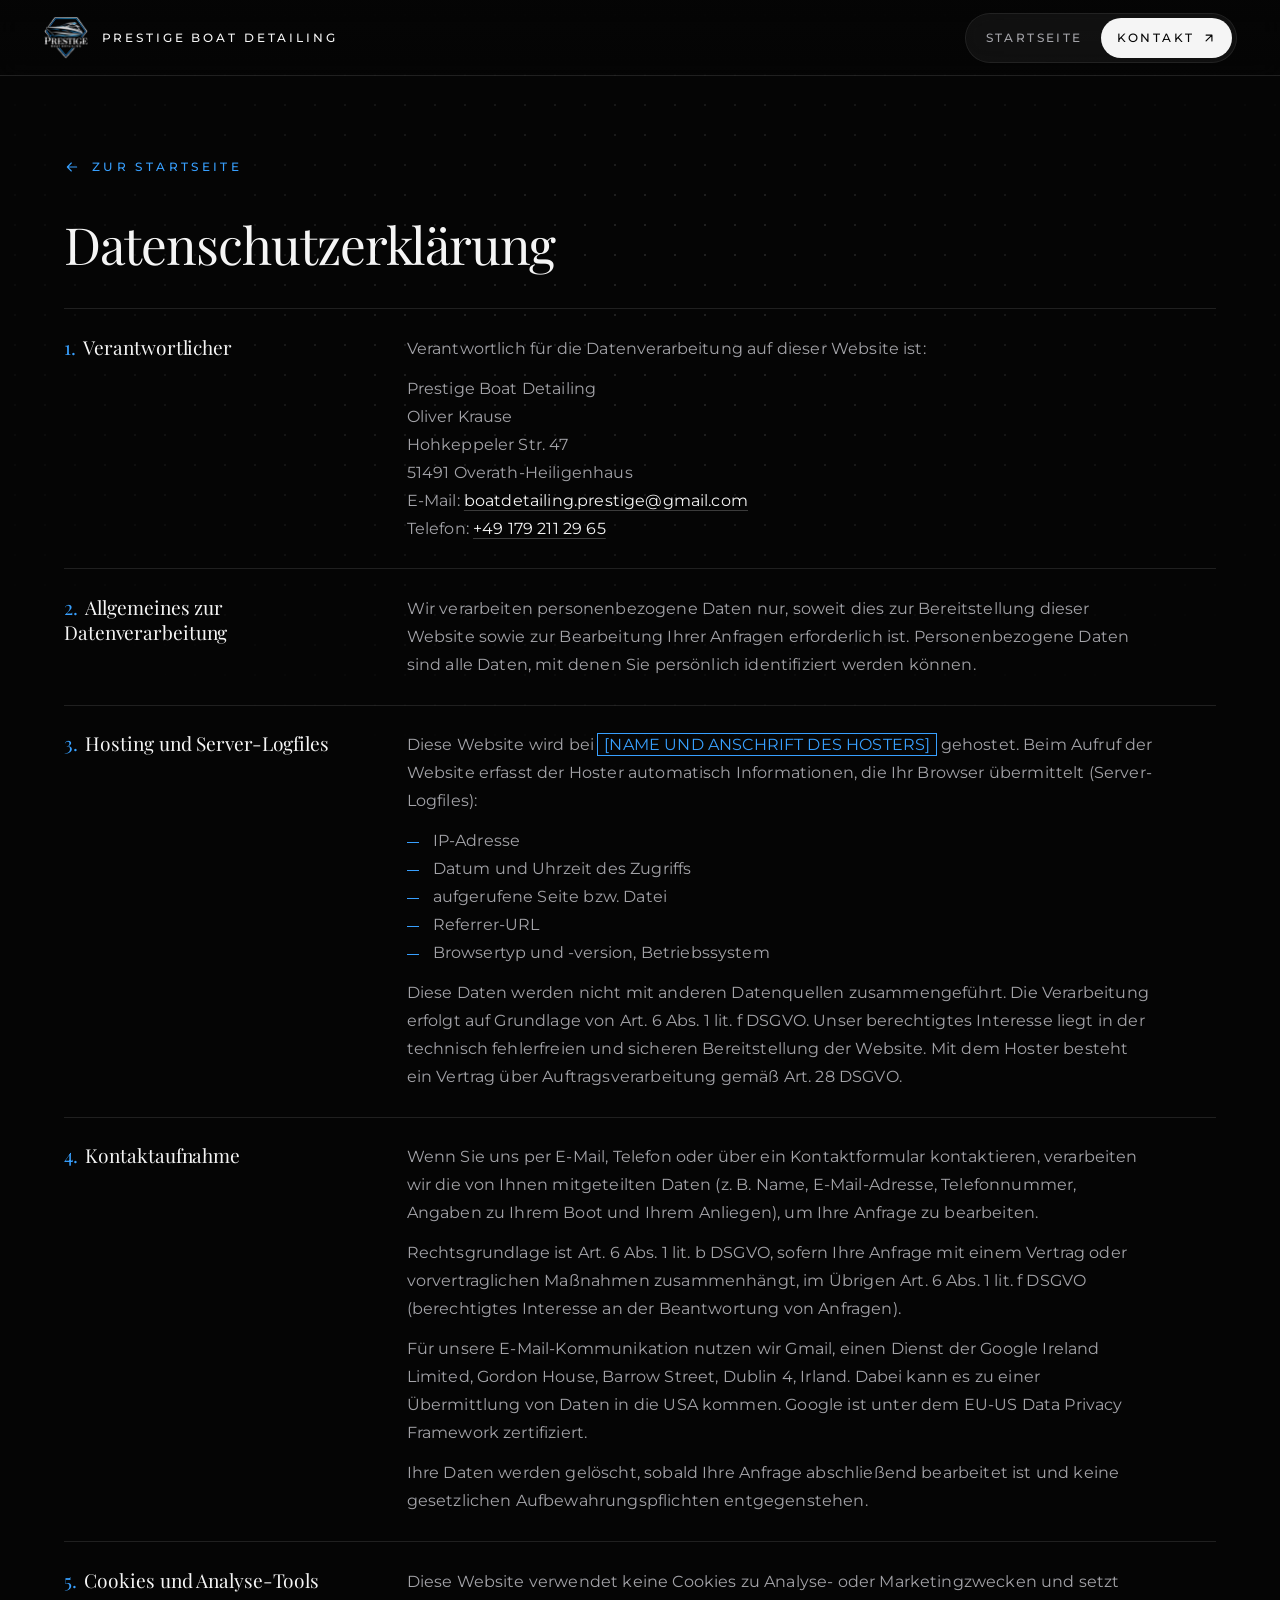
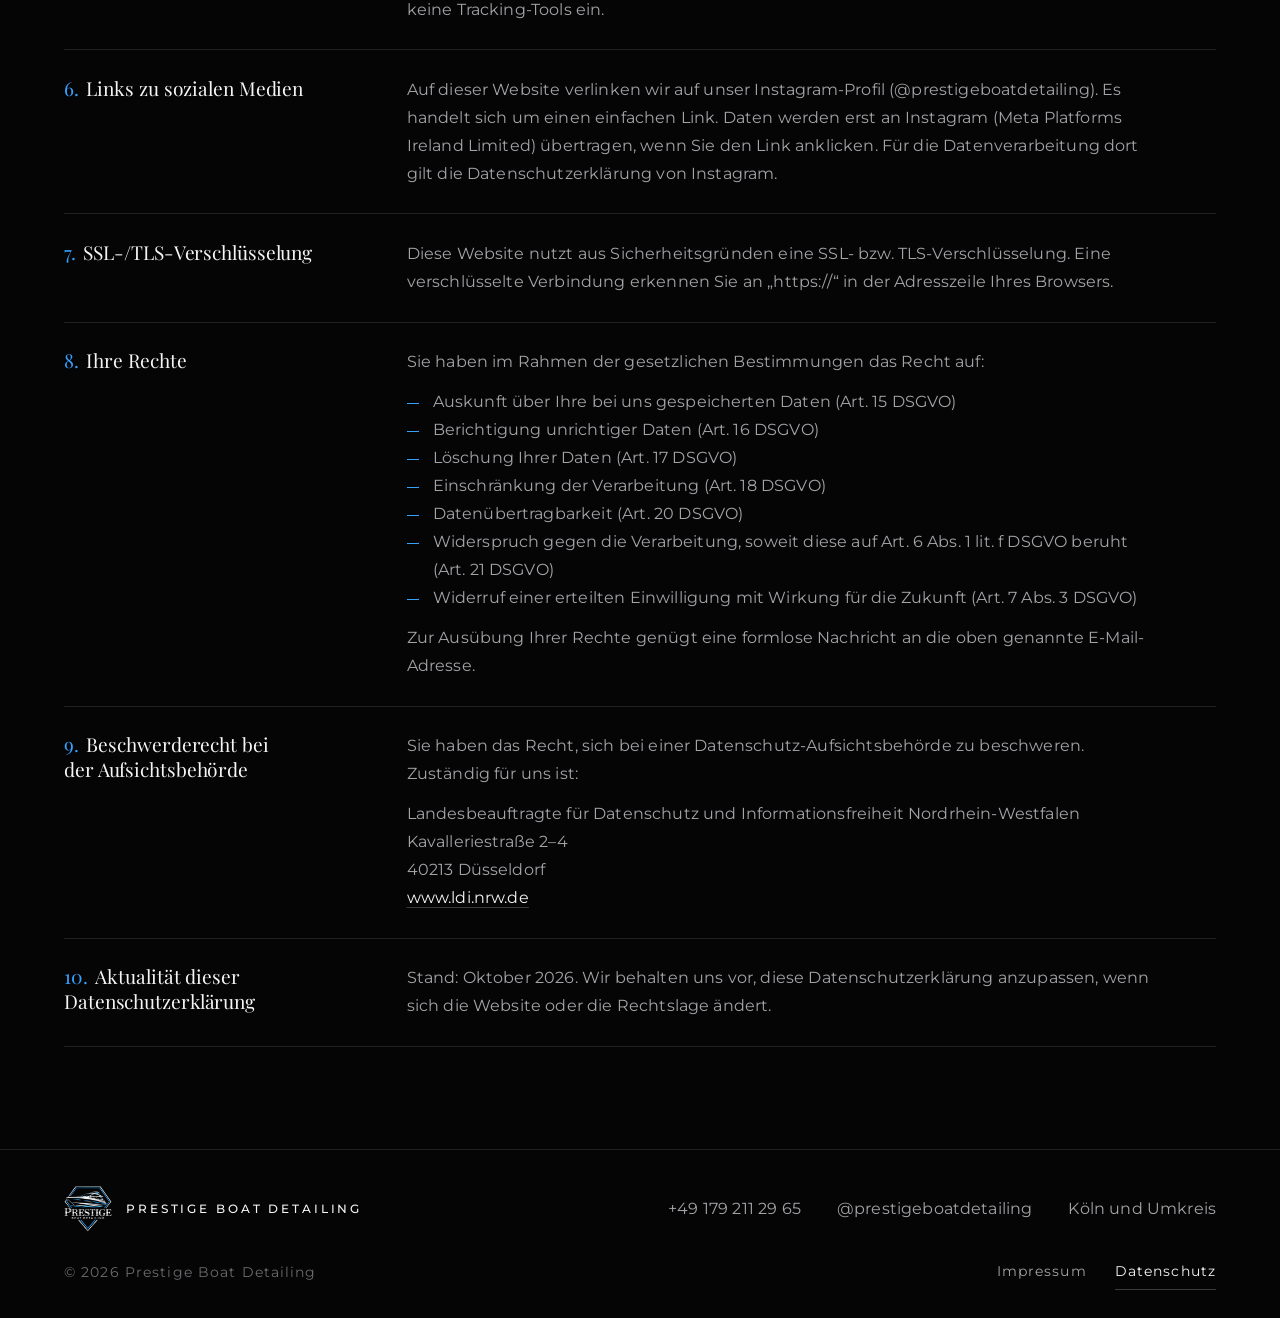
==== datenschutz.html @ ebf5ad95 "Website Prestige Boat Detailing Startseite (DE/EN/NL), Impressum, Datenschutzerklärung und die benöt" ====
<!DOCTYPE html>
<html lang="de">
<head>
  <meta charset="UTF-8">
  <meta name="viewport" content="width=device-width, initial-scale=1, viewport-fit=cover">
  <title>Datenschutzerklärung – Prestige Boat Detailing</title>
  <meta name="description" content="Datenschutzerklärung von Prestige Boat Detailing.">
  <meta name="theme-color" content="#050505">
  <link rel="icon" type="image/png" href="brand_assets/prestige_logo_new_small.png">
  <link rel="preconnect" href="https://fonts.googleapis.com">
  <link rel="preconnect" href="https://fonts.gstatic.com" crossorigin>
  <link href="https://fonts.googleapis.com/css2?family=Montserrat:wght@300;400;500;600&family=Playfair+Display:wght@400;500;600;700;800&display=swap" rel="stylesheet">
  <link rel="stylesheet" href="legal.css">
</head>
<body>
<a class="skip" href="#main">Zum Inhalt springen</a>

<header class="nav">
  <div class="wrap nav-in">
    <a href="index.html" class="brand" aria-label="Prestige Boat Detailing – zur Startseite">
      <img src="brand_assets/prestige_logo_new_small.png" alt="">
      <span class="brand-tx">Prestige<span class="bt"> Boat Detailing</span></span>
    </a>
    <nav class="nav-links" aria-label="Hauptnavigation">
      <a href="index.html">Startseite</a>
      <a class="nav-cta" href="index.html#kontakt">Kontakt <svg class="ic" viewBox="0 0 24 24" aria-hidden="true"><path d="M7 7h10v10M7 17 17 7"/></svg></a>
    </nav>
  </div>
</header>

<main id="main" class="lg-page">
  <div class="wrap">
    <a class="lg-back" href="index.html"><svg class="ic" viewBox="0 0 24 24" aria-hidden="true"><path d="M5 12h14M13 6l6 6-6 6"/></svg>Zur Startseite</a>
    <h1 class="lg-title" id="lgT">Datenschutzerklärung</h1>
      <div class="lg-sec"><h2><span class="n">1.</span>Verantwortlicher</h2>
        <div class="lg-tx">
          <p>Verantwortlich für die Datenverarbeitung auf dieser Website ist:</p>
          <address>Prestige Boat Detailing<br>Oliver Krause<br>Hohkeppeler Str. 47<br>51491 Overath-Heiligenhaus<br>E-Mail: <a href="mailto:boatdetailing.prestige@gmail.com">boatdetailing.prestige@gmail.com</a><br>Telefon: <a href="tel:+491792112965">+49 179 211 29 65</a></address>
        </div></div>
      <div class="lg-sec"><h2><span class="n">2.</span>Allgemeines zur Datenverarbeitung</h2>
        <div class="lg-tx"><p>Wir verarbeiten personenbezogene Daten nur, soweit dies zur Bereitstellung dieser Website sowie zur Bearbeitung Ihrer Anfragen erforderlich ist. Personenbezogene Daten sind alle Daten, mit denen Sie persönlich identifiziert werden können.</p></div></div>
      <div class="lg-sec"><h2><span class="n">3.</span>Hosting und Server-Logfiles</h2>
        <div class="lg-tx">
          <!-- TODO vor Veröffentlichung: Name und Anschrift des Hosters eintragen -->
          <p>Diese Website wird bei <mark class="lg-todo">[NAME UND ANSCHRIFT DES HOSTERS]</mark> gehostet. Beim Aufruf der Website erfasst der Hoster automatisch Informationen, die Ihr Browser übermittelt (Server-Logfiles):</p>
          <ul>
            <li>IP-Adresse</li>
            <li>Datum und Uhrzeit des Zugriffs</li>
            <li>aufgerufene Seite bzw. Datei</li>
            <li>Referrer-URL</li>
            <li>Browsertyp und -version, Betriebssystem</li>
          </ul>
          <p>Diese Daten werden nicht mit anderen Datenquellen zusammengeführt. Die Verarbeitung erfolgt auf Grundlage von Art. 6 Abs. 1 lit. f DSGVO. Unser berechtigtes Interesse liegt in der technisch fehlerfreien und sicheren Bereitstellung der Website. Mit dem Hoster besteht ein Vertrag über Auftragsverarbeitung gemäß Art. 28 DSGVO.</p>
        </div></div>
      <div class="lg-sec"><h2><span class="n">4.</span>Kontaktaufnahme</h2>
        <div class="lg-tx">
          <p>Wenn Sie uns per E-Mail, Telefon oder über ein Kontaktformular kontaktieren, verarbeiten wir die von Ihnen mitgeteilten Daten (z. B. Name, E-Mail-Adresse, Telefonnummer, Angaben zu Ihrem Boot und Ihrem Anliegen), um Ihre Anfrage zu bearbeiten.</p>
          <p>Rechtsgrundlage ist Art. 6 Abs. 1 lit. b DSGVO, sofern Ihre Anfrage mit einem Vertrag oder vorvertraglichen Maßnahmen zusammenhängt, im Übrigen Art. 6 Abs. 1 lit. f DSGVO (berechtigtes Interesse an der Beantwortung von Anfragen).</p>
          <p>Für unsere E-Mail-Kommunikation nutzen wir Gmail, einen Dienst der Google Ireland Limited, Gordon House, Barrow Street, Dublin 4, Irland. Dabei kann es zu einer Übermittlung von Daten in die USA kommen. Google ist unter dem EU-US Data Privacy Framework zertifiziert.</p>
          <p>Ihre Daten werden gelöscht, sobald Ihre Anfrage abschließend bearbeitet ist und keine gesetzlichen Aufbewahrungspflichten entgegenstehen.</p>
        </div></div>
      <div class="lg-sec"><h2><span class="n">5.</span>Cookies und Analyse-Tools</h2>
        <div class="lg-tx"><p>Diese Website verwendet keine Cookies zu Analyse- oder Marketingzwecken und setzt keine Tracking-Tools ein.</p></div></div>
      <div class="lg-sec"><h2><span class="n">6.</span>Links zu sozialen Medien</h2>
        <div class="lg-tx"><p>Auf dieser Website verlinken wir auf unser Instagram-Profil (@prestigeboatdetailing). Es handelt sich um einen einfachen Link. Daten werden erst an Instagram (Meta Platforms Ireland Limited) übertragen, wenn Sie den Link anklicken. Für die Datenverarbeitung dort gilt die Datenschutzerklärung von Instagram.</p></div></div>
      <div class="lg-sec"><h2><span class="n">7.</span>SSL-/TLS-Verschlüsselung</h2>
        <div class="lg-tx"><p>Diese Website nutzt aus Sicherheitsgründen eine SSL- bzw. TLS-Verschlüsselung. Eine verschlüsselte Verbindung erkennen Sie an „https://“ in der Adresszeile Ihres Browsers.</p></div></div>
      <div class="lg-sec"><h2><span class="n">8.</span>Ihre Rechte</h2>
        <div class="lg-tx">
          <p>Sie haben im Rahmen der gesetzlichen Bestimmungen das Recht auf:</p>
          <ul>
            <li>Auskunft über Ihre bei uns gespeicherten Daten (Art. 15 DSGVO)</li>
            <li>Berichtigung unrichtiger Daten (Art. 16 DSGVO)</li>
            <li>Löschung Ihrer Daten (Art. 17 DSGVO)</li>
            <li>Einschränkung der Verarbeitung (Art. 18 DSGVO)</li>
            <li>Datenübertragbarkeit (Art. 20 DSGVO)</li>
            <li>Widerspruch gegen die Verarbeitung, soweit diese auf Art. 6 Abs. 1 lit. f DSGVO beruht (Art. 21 DSGVO)</li>
            <li>Widerruf einer erteilten Einwilligung mit Wirkung für die Zukunft (Art. 7 Abs. 3 DSGVO)</li>
          </ul>
          <p>Zur Ausübung Ihrer Rechte genügt eine formlose Nachricht an die oben genannte E-Mail-Adresse.</p>
        </div></div>
      <div class="lg-sec"><h2><span class="n">9.</span>Beschwerderecht bei der Aufsichtsbehörde</h2>
        <div class="lg-tx">
          <p>Sie haben das Recht, sich bei einer Datenschutz-Aufsichtsbehörde zu beschweren. Zuständig für uns ist:</p>
          <address>Landesbeauftragte für Datenschutz und Informationsfreiheit Nordrhein-Westfalen<br>Kavalleriestraße 2–4<br>40213 Düsseldorf<br><a href="https://www.ldi.nrw.de" target="_blank" rel="noopener noreferrer">www.ldi.nrw.de</a></address>
        </div></div>
      <div class="lg-sec"><h2><span class="n">10.</span>Aktualität dieser Datenschutzerklärung</h2>
        <div class="lg-tx"><p>Stand: Oktober 2026. Wir behalten uns vor, diese Datenschutzerklärung anzupassen, wenn sich die Website oder die Rechtslage ändert.</p></div></div>
    
  </div>
</main>

<footer class="footer">
  <div class="wrap">
    <div class="foot">
      <a class="foot-logo" href="index.html">
        <img src="brand_assets/prestige_logo_new_small.png" alt="">
        <span class="label">Prestige Boat Detailing</span>
      </a>
      <div class="foot-links">
        <a href="tel:+491792112965">+49 179 211 29 65</a>
        <a href="https://www.instagram.com/prestigeboatdetailing" target="_blank" rel="noopener noreferrer">@prestigeboatdetailing</a>
        <span>Köln und Umkreis</span>
      </div>
    </div>
    <div class="foot-bottom">
      <p>© <span id="year">2026</span> Prestige Boat Detailing</p>
      <nav class="foot-legal" aria-label="Rechtliches">
        <a href="impressum.html">Impressum</a>
        <a href="datenschutz.html" aria-current="page">Datenschutz</a>
      </nav>
    </div>
  </div>
</footer>
<script>document.getElementById('year').textContent=new Date().getFullYear()</script>
</body>
</html>
---- legal.css ----
/* Gemeinsame Gestaltung der Rechtsseiten (Impressum, Datenschutz).
   Farben, Schriften und Fußzeile entsprechen der Startseite (index.html). */
:root{
  --bg:#050505; --bg-2:#0E0E0F;
  --text:#F5F5F5; --text-2:#A3A3A8; --chrome:#D0D0D3;
  --blue:#0A88F5; --blue-hi:#38A0FF;
  --hair:rgba(255,255,255,.22); --hair-soft:rgba(255,255,255,.11);
  --nav1:rgba(5,5,5,.9); --nav2:rgba(5,5,5,.55);
  --glass:rgba(255,255,255,.05); --glass-hover:rgba(255,255,255,.09); --ring:rgba(255,255,255,.12);
  --muted:#6B6B70; --dots:rgba(255,255,255,.11);
  --page-bg:#050505;
  color-scheme:dark;
  --f-serif:'Playfair Display','Didot','Bodoni MT',Georgia,serif;
  --f-sans:'Montserrat',system-ui,-apple-system,'Segoe UI',sans-serif;
  --fs-h2:clamp(30px,4vw,56px); --fs-h4:clamp(18px,1.5vw,21px); --fs-body:16px; --fs-small:14px; --fs-label:12px;
  --wrap:1320px; --gut:clamp(20px,5vw,72px); --nav:76px;
}
*,*::before,*::after{box-sizing:border-box}
html{background:var(--bg);-webkit-text-size-adjust:100%}
body{margin:0;background:transparent;color:var(--text-2);font:400 16px/1.65 var(--f-sans);letter-spacing:.01em;-webkit-font-smoothing:antialiased;overflow-x:clip}
body::before{content:"";position:fixed;inset:0;z-index:-1;pointer-events:none;background:var(--page-bg)}
body::after{content:"";position:fixed;inset:0;z-index:-1;pointer-events:none;background-image:radial-gradient(var(--dots) 1px,transparent 1.2px);background-size:30px 30px;-webkit-mask-image:radial-gradient(85% 70% at 50% 35%,#000 15%,transparent 75%);mask-image:radial-gradient(85% 70% at 50% 35%,#000 15%,transparent 75%)}
img{display:block;max-width:100%}
a{color:inherit;text-decoration:none}
::selection{background:var(--blue);color:var(--bg)}
:focus-visible{outline:1px solid var(--blue-hi);outline-offset:4px}
.wrap{width:100%;max-width:var(--wrap);margin-inline:auto;padding-inline:var(--gut)}
.skip{position:fixed;left:16px;top:16px;z-index:200;padding:12px 18px;background:var(--text);color:var(--bg);font-size:var(--fs-small);transform:translateY(-200%)}
.skip:focus{transform:none}
.ic{width:22px;height:22px;fill:none;stroke:currentColor;stroke-width:1.4;stroke-linecap:round;stroke-linejoin:round;flex:none}

/* Kopfleiste */
.nav{position:fixed;inset:0 0 auto 0;z-index:70;height:var(--nav);background:linear-gradient(180deg,var(--nav1),var(--nav2));-webkit-backdrop-filter:blur(12px);backdrop-filter:blur(12px)}
.nav::after{content:"";position:absolute;left:0;right:0;bottom:0;height:1px;background:var(--hair-soft)}
.nav .wrap.nav-in{max-width:none;padding-inline:clamp(20px,3.4vw,56px)}
.nav-in{height:100%;display:flex;align-items:center;justify-content:space-between;gap:24px}
.brand{display:flex;align-items:center;gap:14px;color:var(--text)}
.brand img{width:44px;height:auto}
.brand-tx{font:500 var(--fs-label)/1.4 var(--f-sans);letter-spacing:.24em;text-transform:uppercase;color:var(--text);white-space:nowrap}
.nav-links{display:flex;align-items:center;gap:2px;padding:4px;border-radius:999px;background:var(--glass);box-shadow:0 0 0 1px var(--ring);-webkit-backdrop-filter:blur(14px);backdrop-filter:blur(14px)}
.nav-links a{display:inline-flex;align-items:center;gap:8px;font:500 var(--fs-label)/1 var(--f-sans);letter-spacing:.2em;text-transform:uppercase;color:var(--text-2);padding:13px 16px;border-radius:999px;transition:color .2s,background .2s}
.nav-links a:hover,.nav-links a:focus-visible{color:var(--text);background:var(--glass-hover)}
.nav-links a:active{color:var(--blue-hi)}
.nav-links a.nav-cta{background:var(--text);color:var(--bg)}
.nav-links a.nav-cta:hover,.nav-links a.nav-cta:focus-visible{background:#fff;color:var(--bg)}
.nav-cta .ic{width:14px;height:14px;stroke-width:2}
@media (max-width:560px){.nav-links a{padding:12px 12px;letter-spacing:.14em}}
@media (max-width:560px){.brand img{display:none}.brand-tx{letter-spacing:.14em}}
@media (max-width:700px){.nav-links a:not(.nav-cta){display:none}}
@media (max-width:380px){.brand-tx .bt{display:none}}

/* Inhalt */
.lg-page{padding:calc(var(--nav) + clamp(36px,6vw,84px)) 0 clamp(56px,8vw,112px)}
.lg-back{display:inline-flex;align-items:center;gap:12px;margin:0 0 clamp(20px,3vw,36px);padding:6px 0;font:500 var(--fs-label)/1.4 var(--f-sans);letter-spacing:.28em;text-transform:uppercase;color:var(--blue-hi);transition:color .2s}
.lg-back .ic{width:16px;height:16px;stroke-width:1.6;transform:scaleX(-1)}
.lg-back:hover,.lg-back:focus-visible{color:var(--text)}
.lg-back:active{color:var(--blue)}
.lg-title{margin:0 0 clamp(22px,3vw,40px);min-width:0;font:400 var(--fs-h2)/1.02 var(--f-serif);letter-spacing:-.02em;color:var(--text);overflow-wrap:break-word;text-wrap:balance}
.lg-sec{display:grid;grid-template-columns:minmax(0,.36fr) minmax(0,1fr);gap:8px clamp(20px,4vw,64px);padding:clamp(18px,2vw,26px) 0;border-top:1px solid var(--hair-soft)}
.lg-sec:last-child{border-bottom:1px solid var(--hair-soft)}
.lg-sec h2{margin:0;font:400 var(--fs-h4)/1.3 var(--f-serif);letter-spacing:-.005em;color:var(--text);text-wrap:balance}
.lg-sec h2 .n{margin-right:.4em;color:var(--blue-hi)}
.lg-tx{max-width:68ch;font-size:var(--fs-body);line-height:1.75}
.lg-tx p,.lg-tx address,.lg-tx ul{margin:0 0 12px;font-style:normal}
.lg-tx>:last-child{margin-bottom:0}
.lg-tx a{color:var(--text);text-decoration:underline;text-decoration-color:var(--hair);text-underline-offset:4px;transition:text-decoration-color .2s,color .2s}
.lg-tx a:hover,.lg-tx a:focus-visible{text-decoration-color:var(--blue-hi)}
.lg-tx a:active{color:var(--blue-hi)}
.lg-tx ul{list-style:none;padding:0}
.lg-tx li{position:relative;padding-left:26px}
.lg-tx li::before{content:"";position:absolute;left:0;top:.9em;width:12px;height:1px;background:var(--blue-hi)}
.lg-todo{padding:1px 6px;background:none;color:var(--blue-hi);box-shadow:0 0 0 1px var(--blue-hi)}
@media (max-width:760px){.lg-sec{grid-template-columns:1fr}}

/* Fußzeile (wie Startseite) */
.footer{padding:36px 0 28px;border-top:1px solid var(--hair-soft)}
.foot{display:flex;flex-wrap:wrap;gap:20px 48px;justify-content:space-between;align-items:center}
.foot-logo{display:flex;align-items:center;gap:14px;color:var(--text)}
.foot-logo img{width:48px}
.foot-logo .label{font:500 var(--fs-label)/1.4 var(--f-sans);letter-spacing:.24em;text-transform:uppercase;color:var(--text)}
.foot-links{display:flex;flex-wrap:wrap;align-items:center;gap:12px 36px;font-size:var(--fs-body);line-height:24px}
.foot-links>*{display:inline-flex;align-items:center;height:24px;line-height:24px}
.foot-links a{transition:color .2s}
.foot-links a:hover,.foot-links a:focus-visible{color:var(--text)}
@media (min-width:900px){.foot{flex-wrap:nowrap}}
@media (min-width:560px){.foot-links{flex-wrap:nowrap;white-space:nowrap;gap:12px clamp(18px,3vw,36px)}}
@media (max-width:559px){.foot-links{flex-direction:column;align-items:flex-start;gap:6px}}
.foot-bottom{display:flex;flex-wrap:wrap;align-items:center;justify-content:space-between;gap:8px 32px;margin-top:22px;font-size:var(--fs-small);letter-spacing:.08em;color:var(--muted)}
.foot-bottom p{margin:0}
.foot-legal{display:flex;flex-wrap:wrap;gap:4px 28px}
.foot-legal a{padding:6px 0;color:var(--text-2);border-bottom:1px solid transparent;transition:color .2s,border-color .2s}
.foot-legal a:hover,.foot-legal a:focus-visible,.foot-legal a[aria-current="page"]{color:var(--text);border-color:var(--hair)}
.foot-legal a:active{color:var(--blue-hi)}
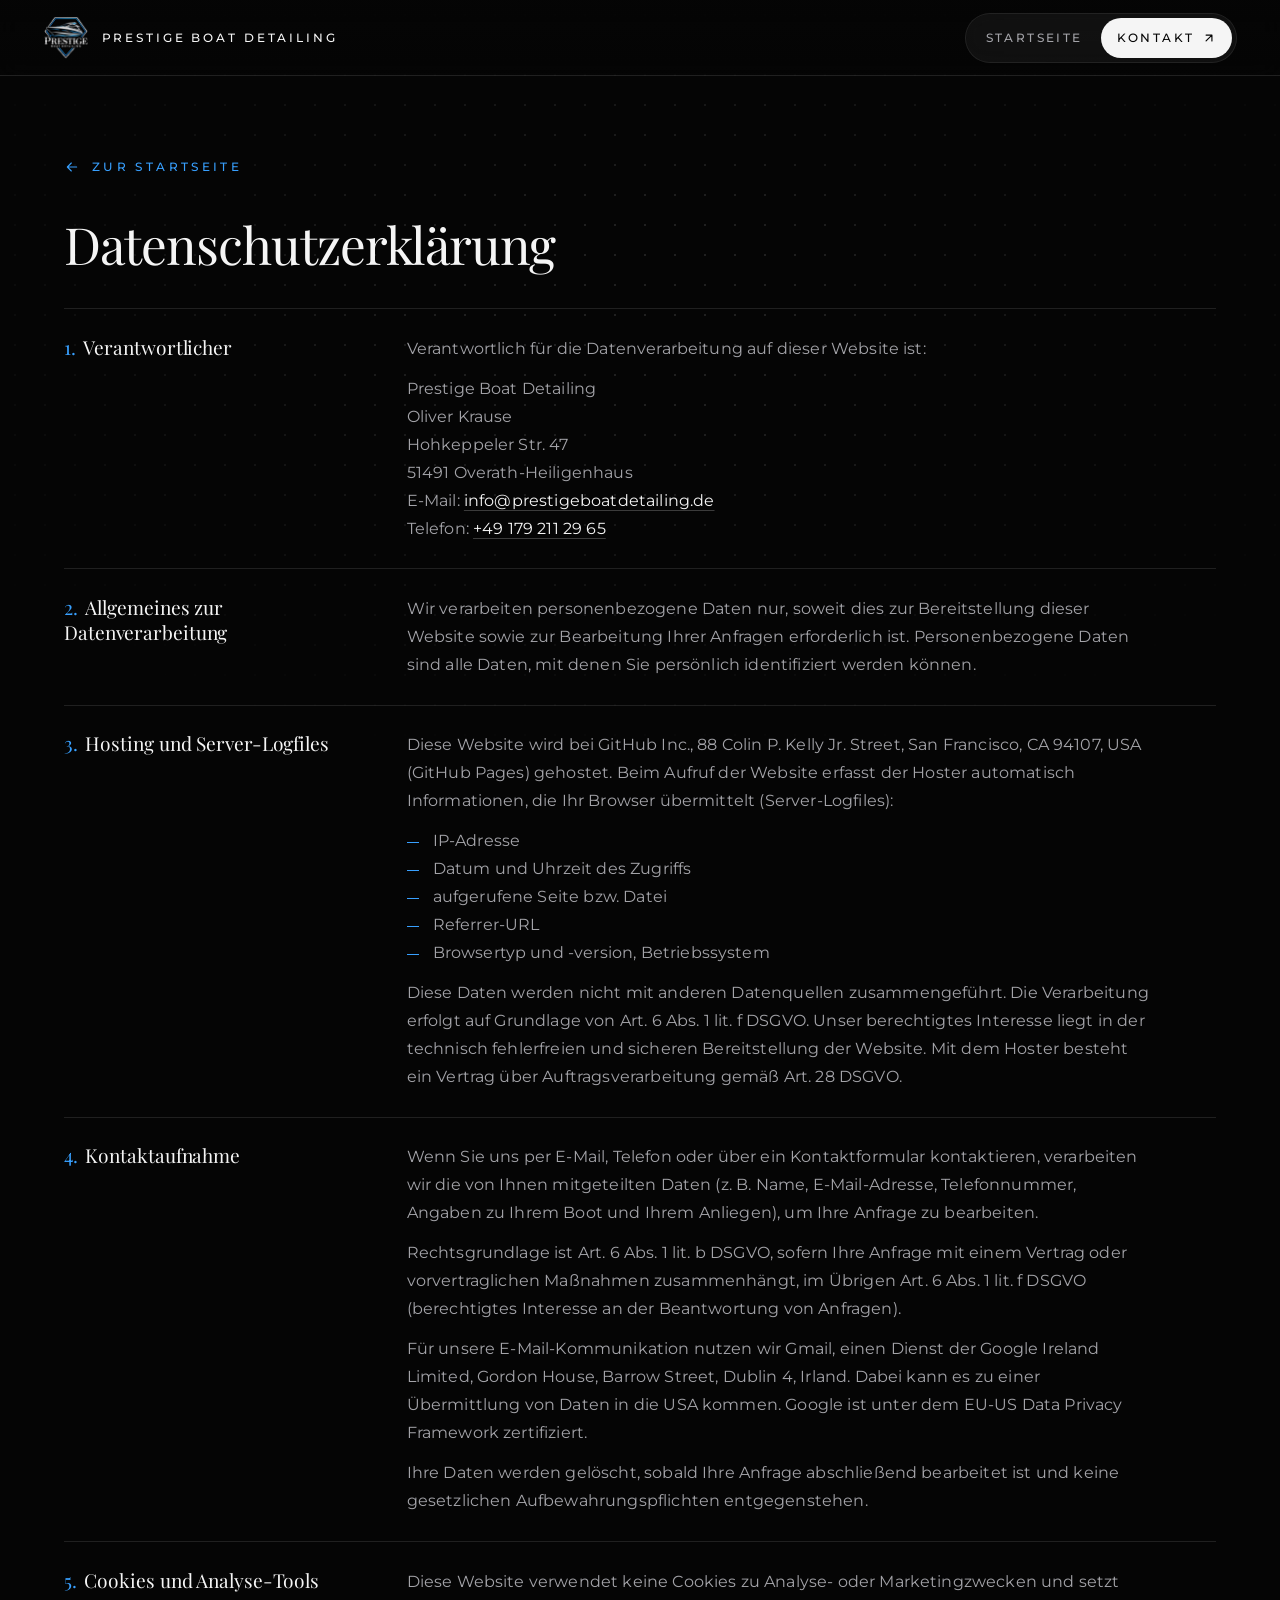
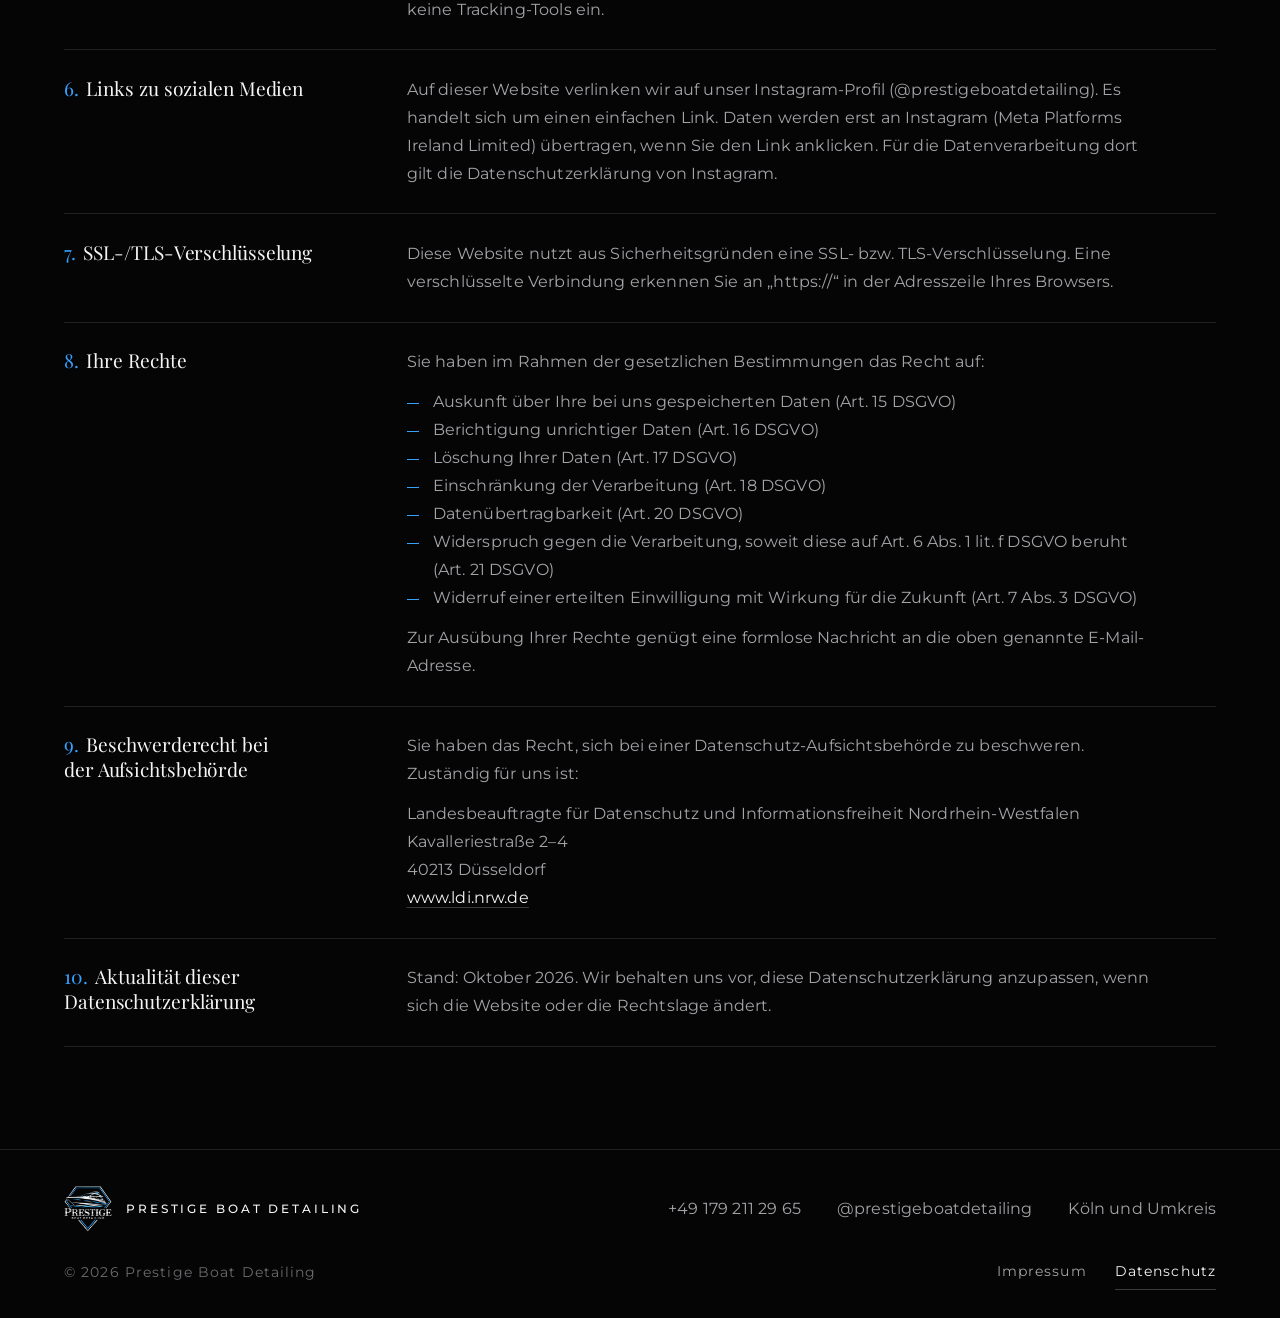
==== commit 60e82558: "Galerie „Unsere Arbeit“, neues Kontaktformular, Domain - Allgemeine Galerie mit 16 Clips und 4 Fotos" ====
--- a/datenschutz.html
+++ b/datenschutz.html
@@ -35,14 +35,13 @@
       <div class="lg-sec"><h2><span class="n">1.</span>Verantwortlicher</h2>
         <div class="lg-tx">
           <p>Verantwortlich für die Datenverarbeitung auf dieser Website ist:</p>
-          <address>Prestige Boat Detailing<br>Oliver Krause<br>Hohkeppeler Str. 47<br>51491 Overath-Heiligenhaus<br>E-Mail: <a href="mailto:boatdetailing.prestige@gmail.com">boatdetailing.prestige@gmail.com</a><br>Telefon: <a href="tel:+491792112965">+49 179 211 29 65</a></address>
+          <address>Prestige Boat Detailing<br>Oliver Krause<br>Hohkeppeler Str. 47<br>51491 Overath-Heiligenhaus<br>E-Mail: <a href="mailto:info@prestigeboatdetailing.de">info@prestigeboatdetailing.de</a><br>Telefon: <a href="tel:+491792112965">+49 179 211 29 65</a></address>
         </div></div>
       <div class="lg-sec"><h2><span class="n">2.</span>Allgemeines zur Datenverarbeitung</h2>
         <div class="lg-tx"><p>Wir verarbeiten personenbezogene Daten nur, soweit dies zur Bereitstellung dieser Website sowie zur Bearbeitung Ihrer Anfragen erforderlich ist. Personenbezogene Daten sind alle Daten, mit denen Sie persönlich identifiziert werden können.</p></div></div>
       <div class="lg-sec"><h2><span class="n">3.</span>Hosting und Server-Logfiles</h2>
         <div class="lg-tx">
-          <!-- TODO vor Veröffentlichung: Name und Anschrift des Hosters eintragen -->
-          <p>Diese Website wird bei <mark class="lg-todo">[NAME UND ANSCHRIFT DES HOSTERS]</mark> gehostet. Beim Aufruf der Website erfasst der Hoster automatisch Informationen, die Ihr Browser übermittelt (Server-Logfiles):</p>
+          <p>Diese Website wird bei GitHub Inc., 88 Colin P. Kelly Jr. Street, San Francisco, CA 94107, USA (GitHub Pages) gehostet. Beim Aufruf der Website erfasst der Hoster automatisch Informationen, die Ihr Browser übermittelt (Server-Logfiles):</p>
           <ul>
             <li>IP-Adresse</li>
             <li>Datum und Uhrzeit des Zugriffs</li>
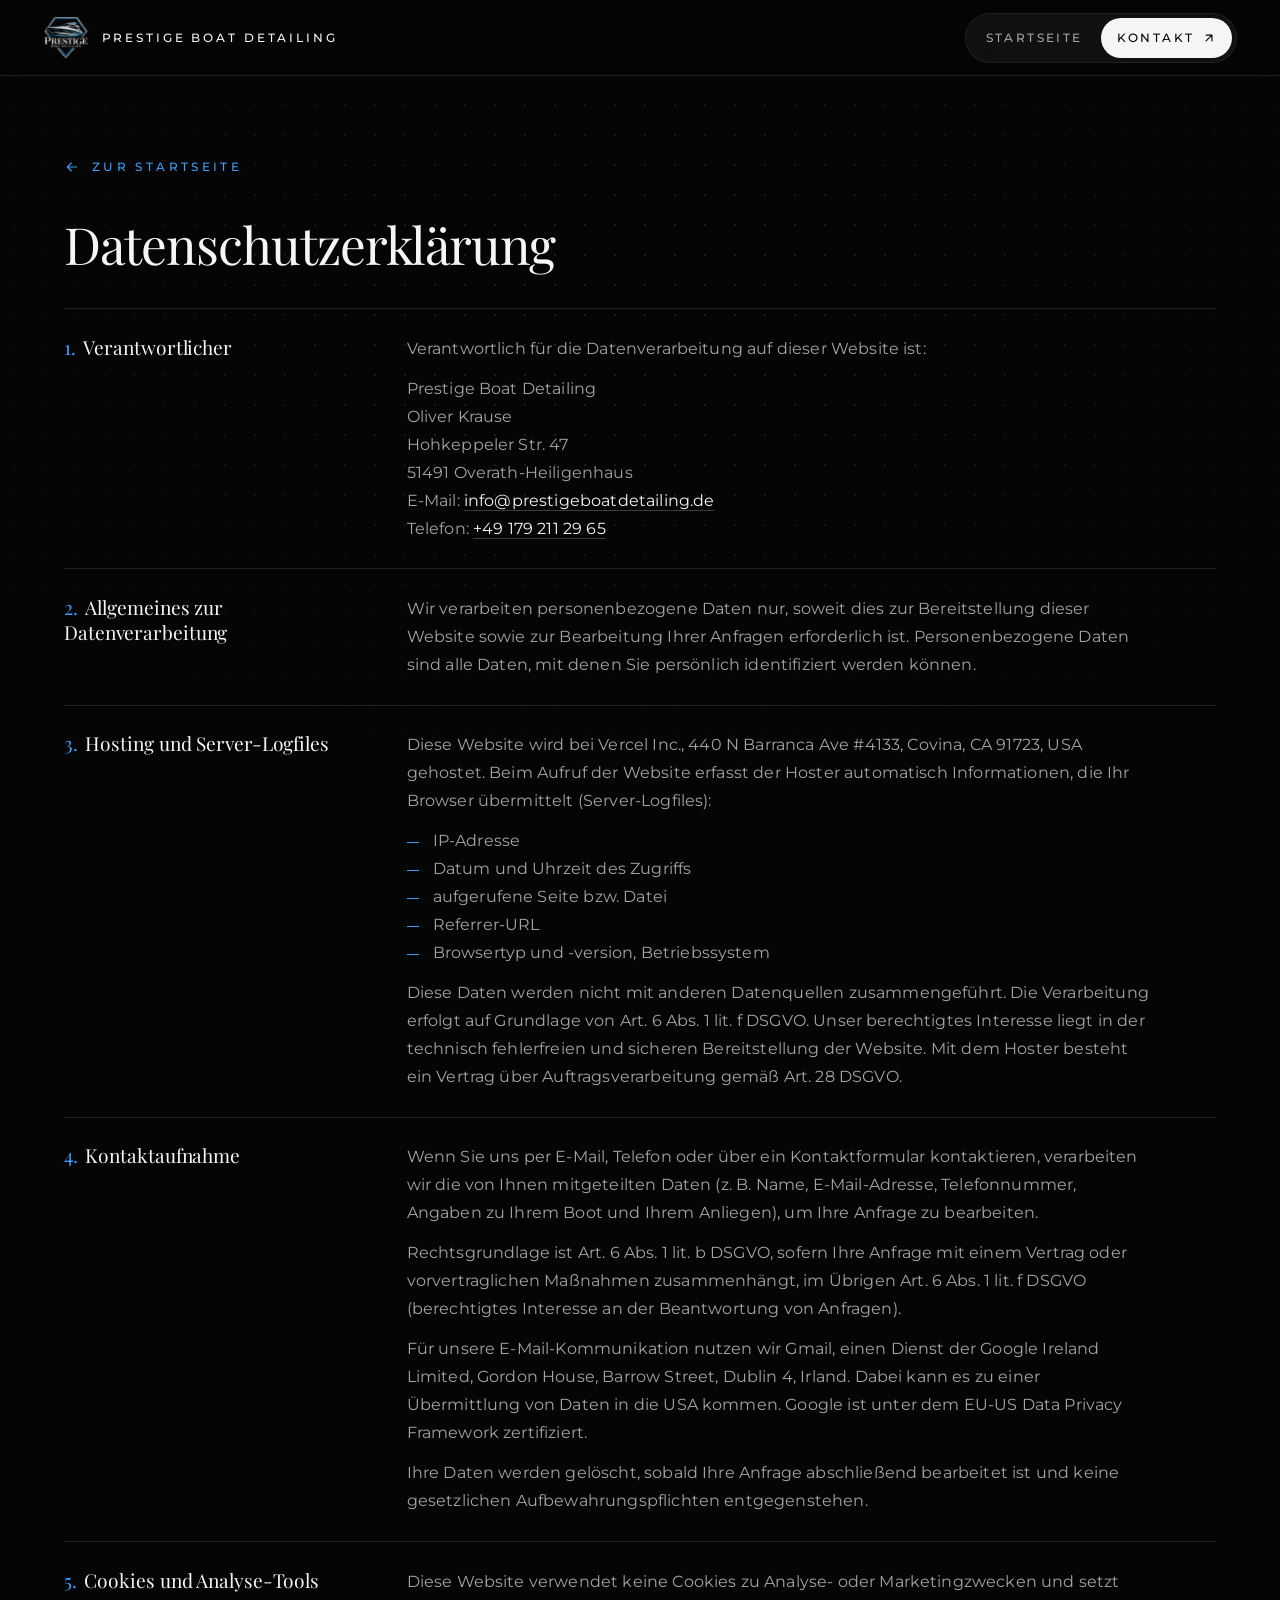
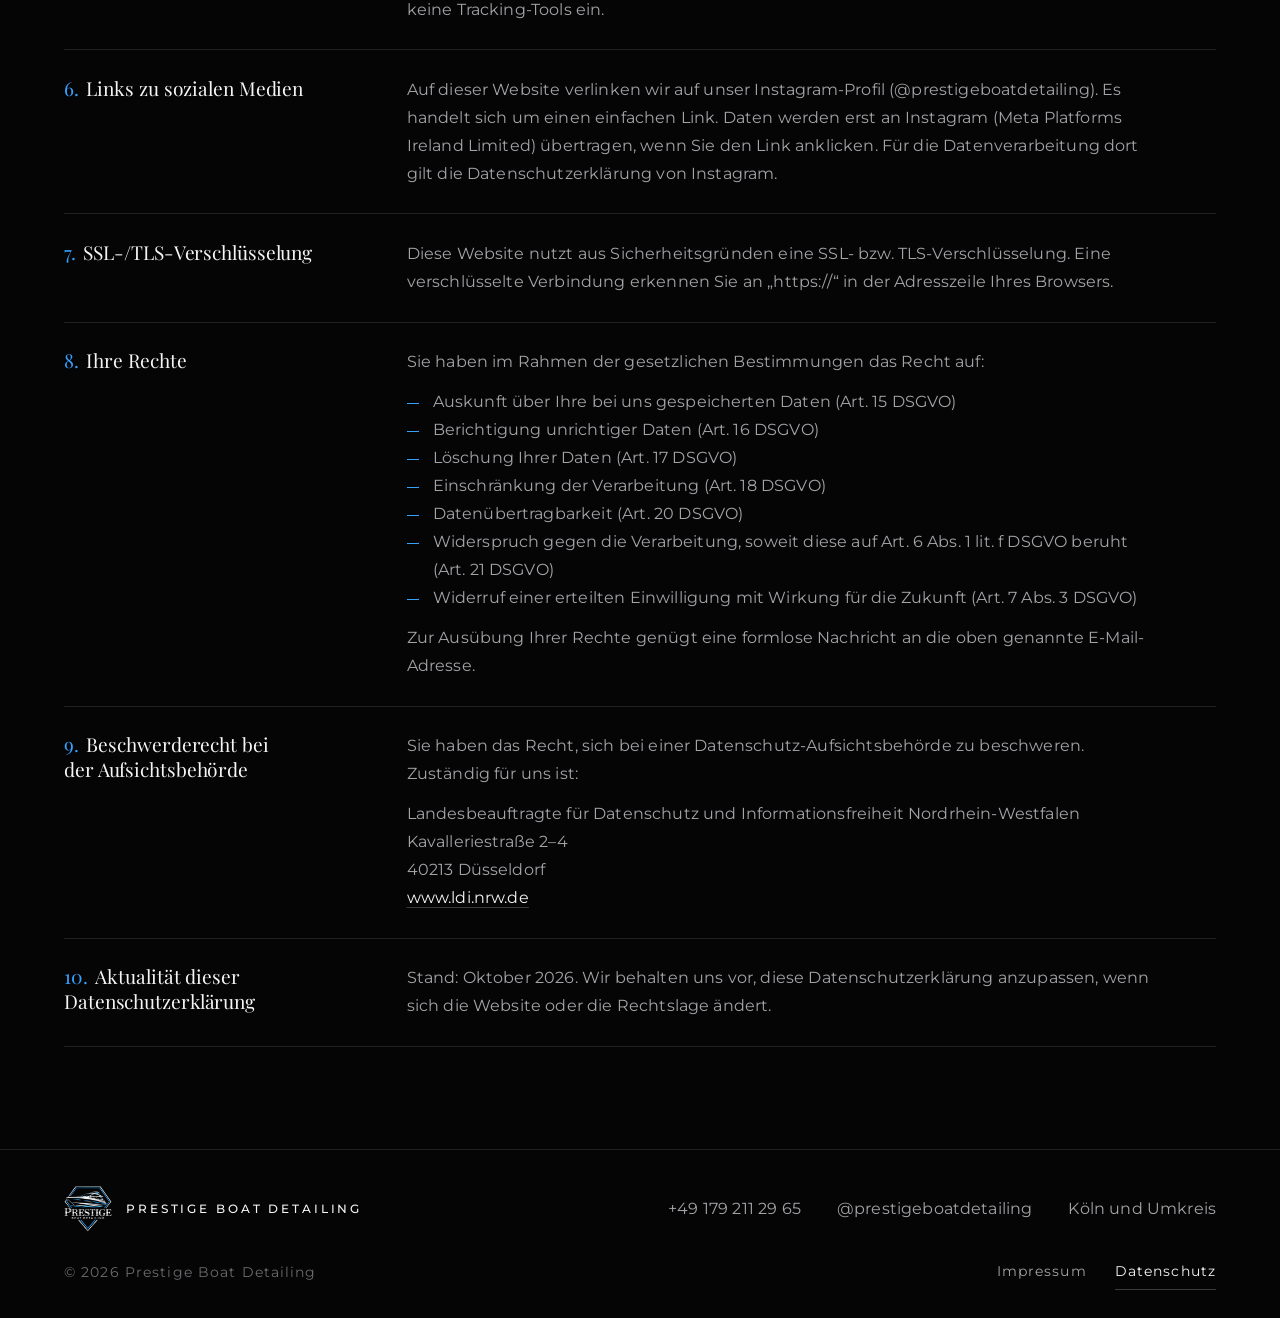
==== commit f325a6a9: "Datenschutz: Hoster ist Vercel; CNAME entfernt (Domain läuft über Vercel) Co-Authored-By: Claude Opu" ====
--- a/datenschutz.html
+++ b/datenschutz.html
@@ -41,7 +41,7 @@
         <div class="lg-tx"><p>Wir verarbeiten personenbezogene Daten nur, soweit dies zur Bereitstellung dieser Website sowie zur Bearbeitung Ihrer Anfragen erforderlich ist. Personenbezogene Daten sind alle Daten, mit denen Sie persönlich identifiziert werden können.</p></div></div>
       <div class="lg-sec"><h2><span class="n">3.</span>Hosting und Server-Logfiles</h2>
         <div class="lg-tx">
-          <p>Diese Website wird bei GitHub Inc., 88 Colin P. Kelly Jr. Street, San Francisco, CA 94107, USA (GitHub Pages) gehostet. Beim Aufruf der Website erfasst der Hoster automatisch Informationen, die Ihr Browser übermittelt (Server-Logfiles):</p>
+          <p>Diese Website wird bei Vercel Inc., 440 N Barranca Ave #4133, Covina, CA 91723, USA gehostet. Beim Aufruf der Website erfasst der Hoster automatisch Informationen, die Ihr Browser übermittelt (Server-Logfiles):</p>
           <ul>
             <li>IP-Adresse</li>
             <li>Datum und Uhrzeit des Zugriffs</li>
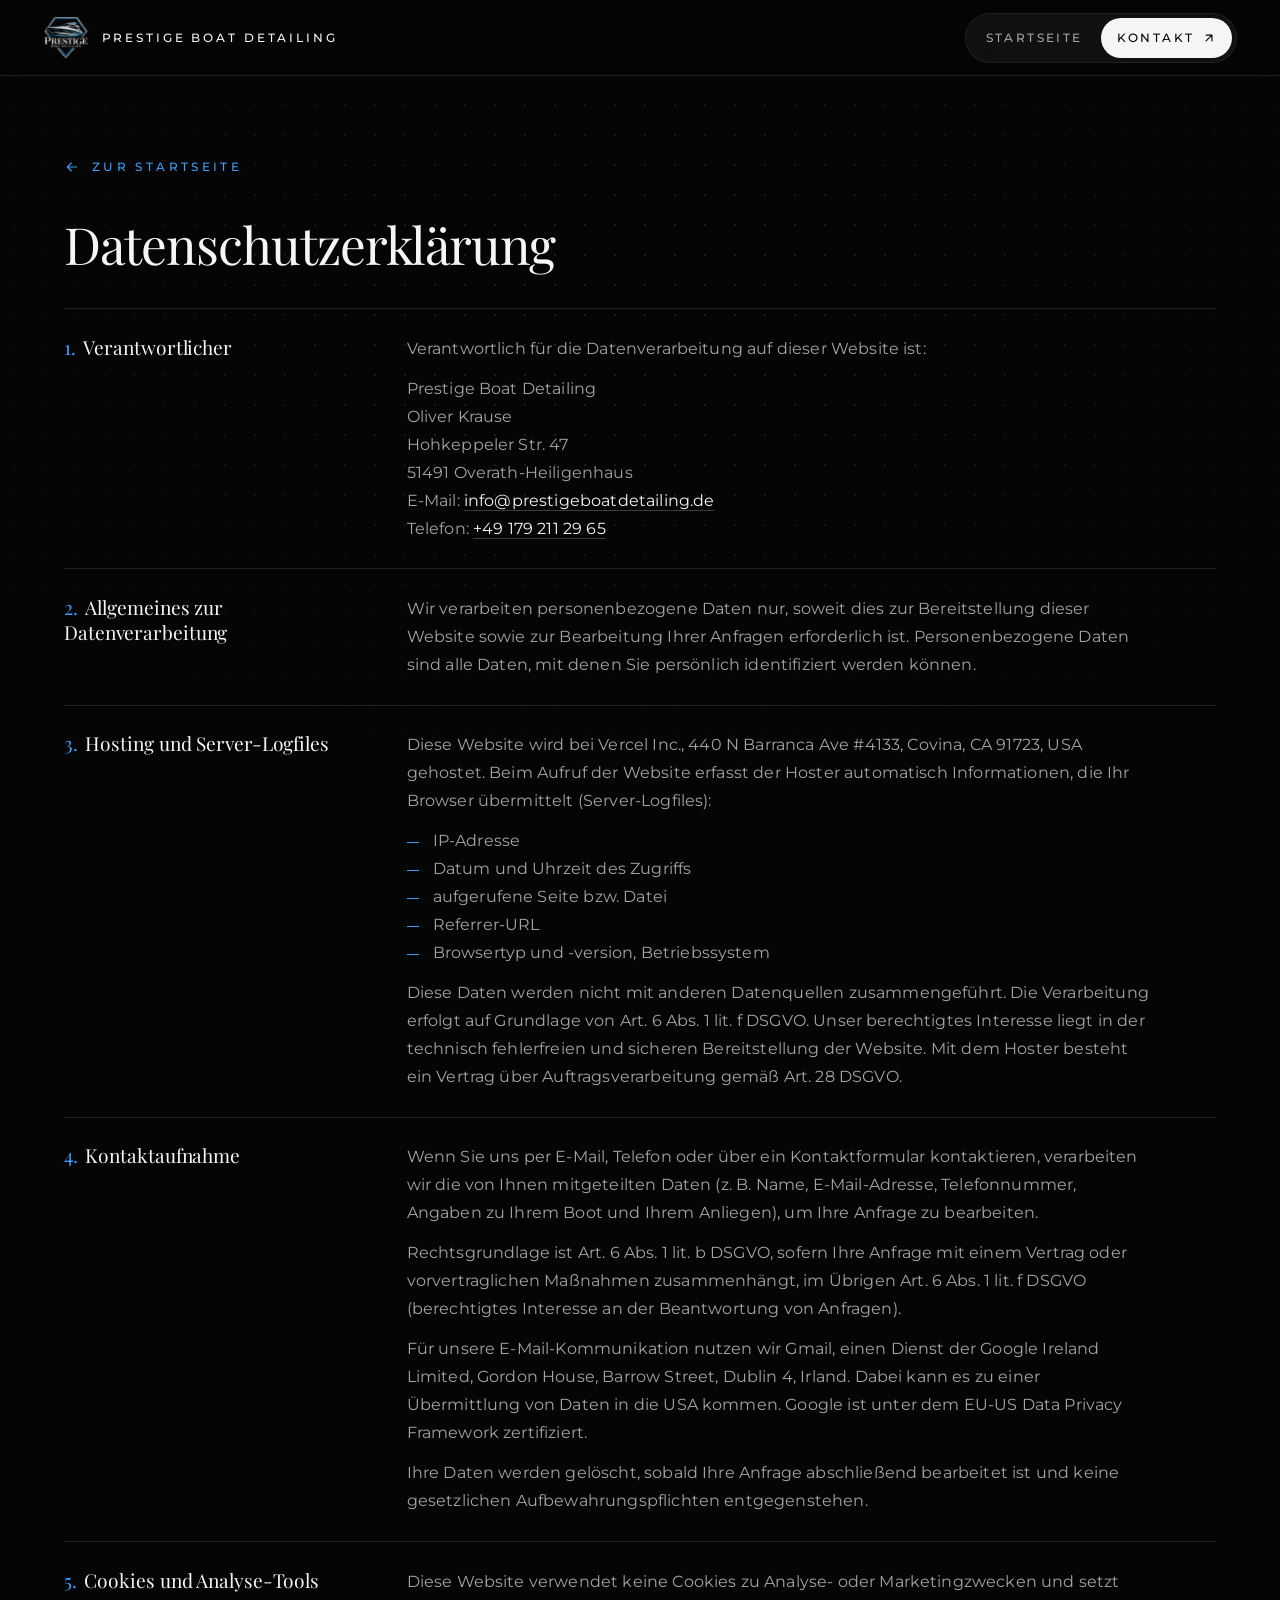
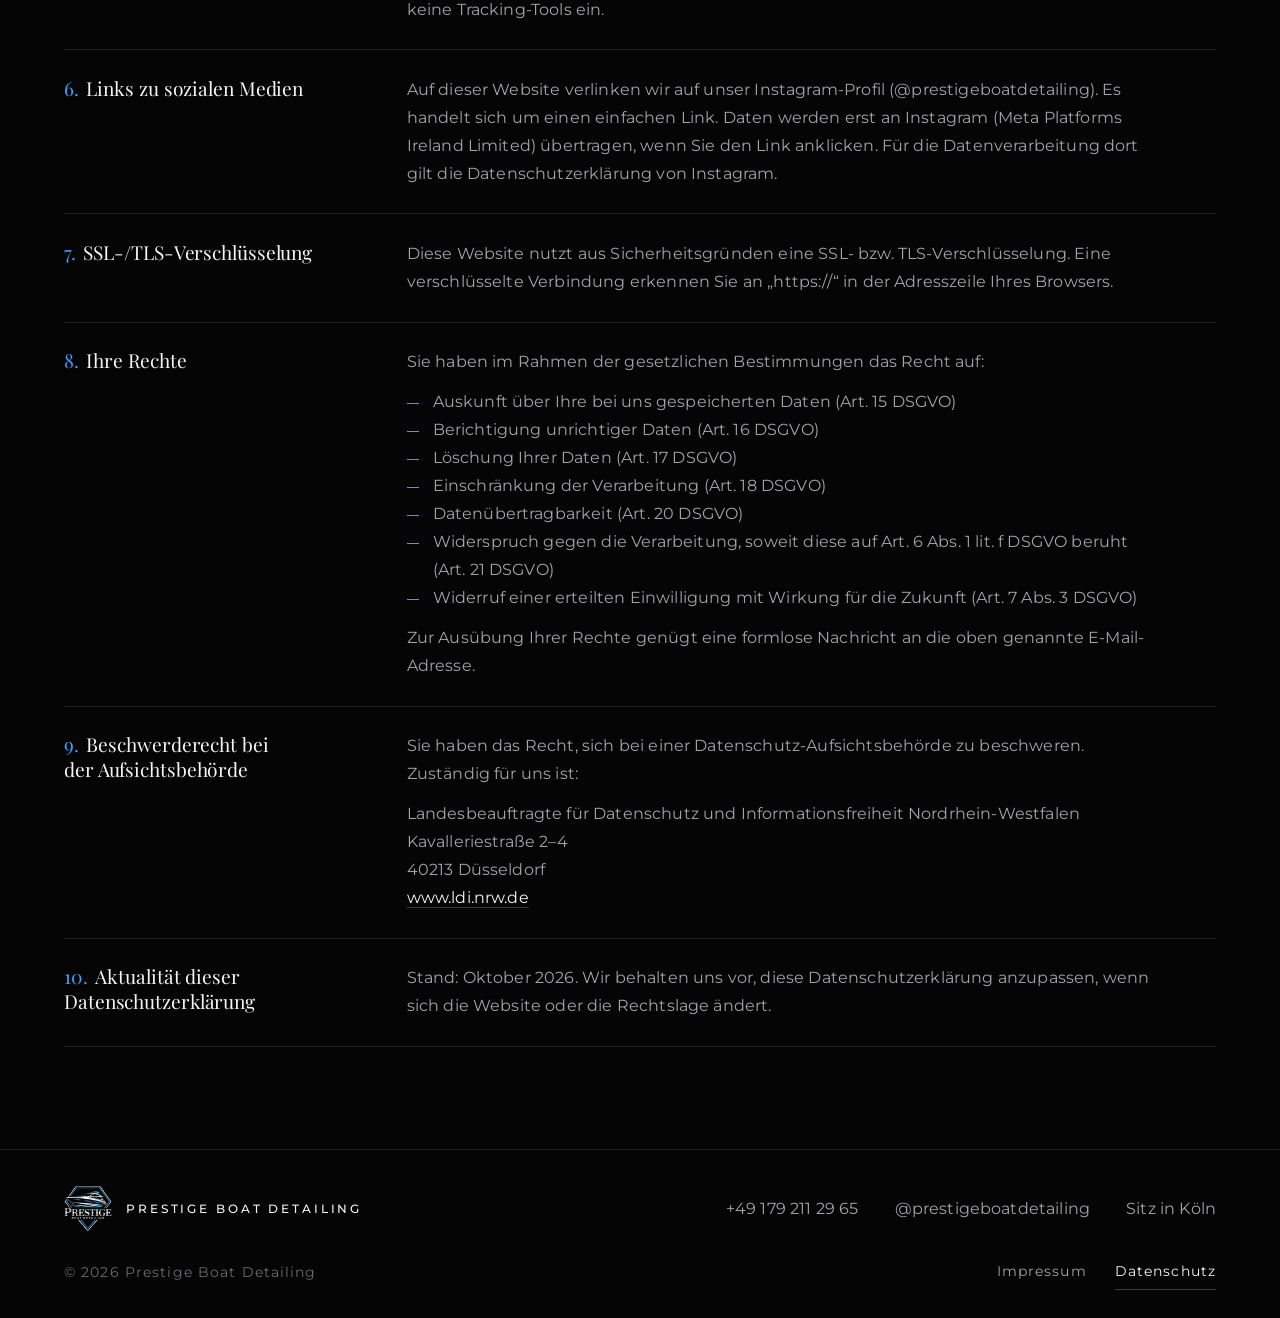
==== commit c3411747: "Einsatzgebiet „DE & NL“ im Kontaktbereich, „Sitz in Köln“ in der Fußzeile Co-Authored-By: Claude Opu" ====
--- a/datenschutz.html
+++ b/datenschutz.html
@@ -99,7 +99,7 @@
       <div class="foot-links">
         <a href="tel:+491792112965">+49 179 211 29 65</a>
         <a href="https://www.instagram.com/prestigeboatdetailing" target="_blank" rel="noopener noreferrer">@prestigeboatdetailing</a>
-        <span>Köln und Umkreis</span>
+        <span>Sitz in Köln</span>
       </div>
     </div>
     <div class="foot-bottom">
--- a/legal.css
+++ b/legal.css
@@ -91,3 +91,4 @@
 .foot-legal a{padding:6px 0;color:var(--text-2);border-bottom:1px solid transparent;transition:color .2s,border-color .2s}
 .foot-legal a:hover,.foot-legal a:focus-visible,.foot-legal a[aria-current="page"]{color:var(--text);border-color:var(--hair)}
 .foot-legal a:active{color:var(--blue-hi)}
+.foot-seat{padding:6px 0;color:var(--text-2)}
